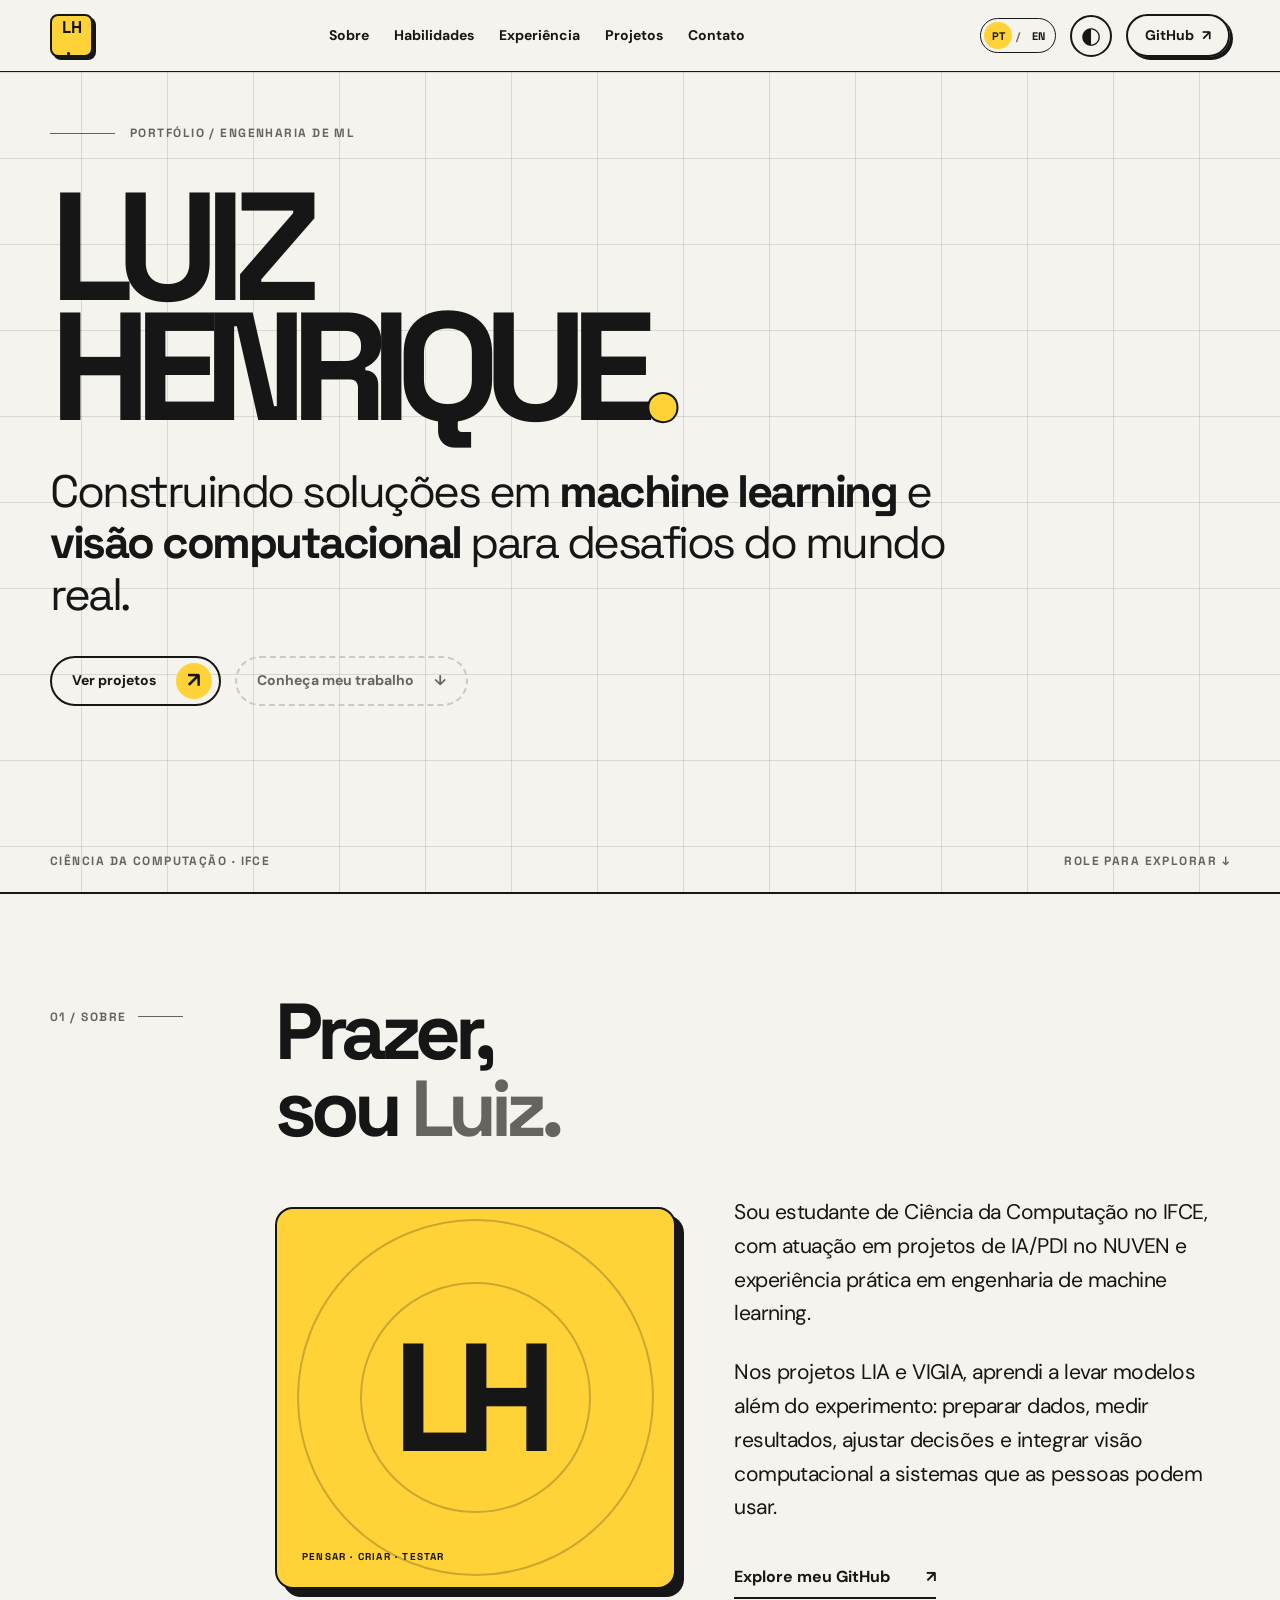
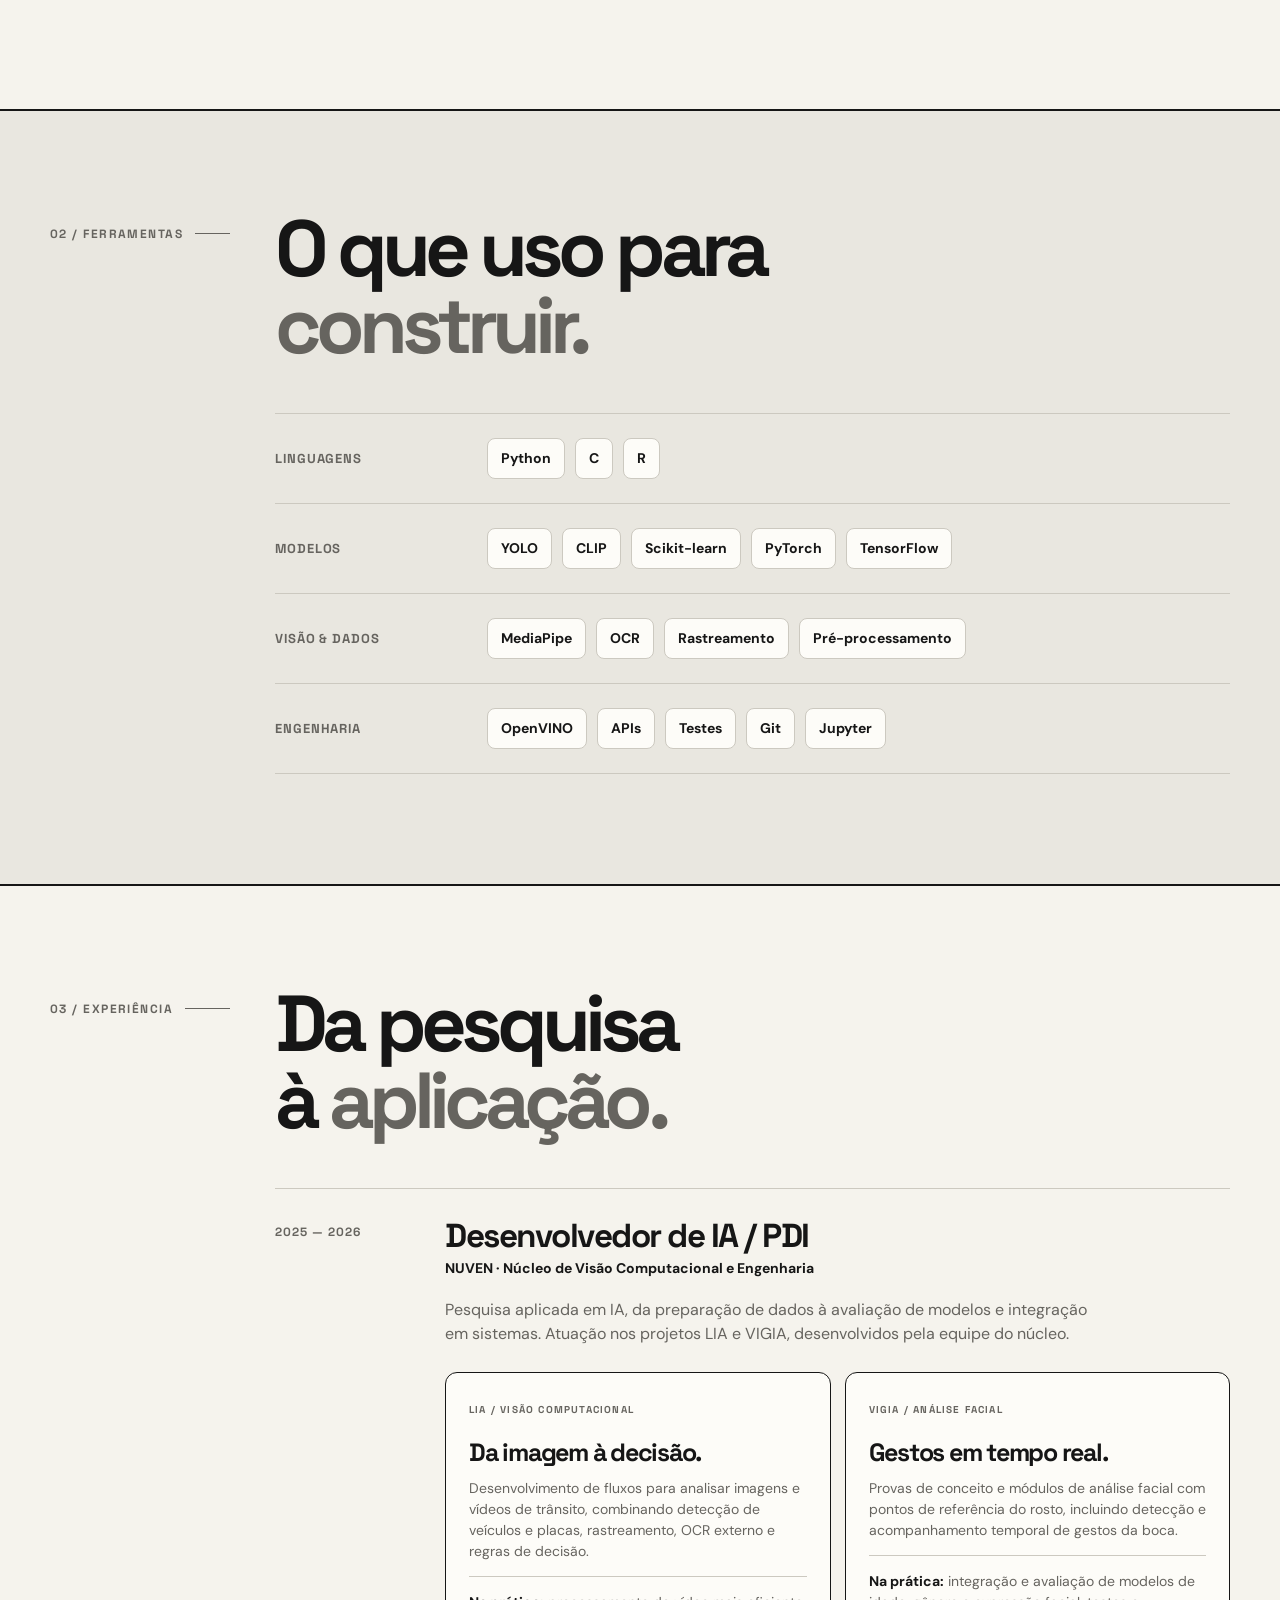
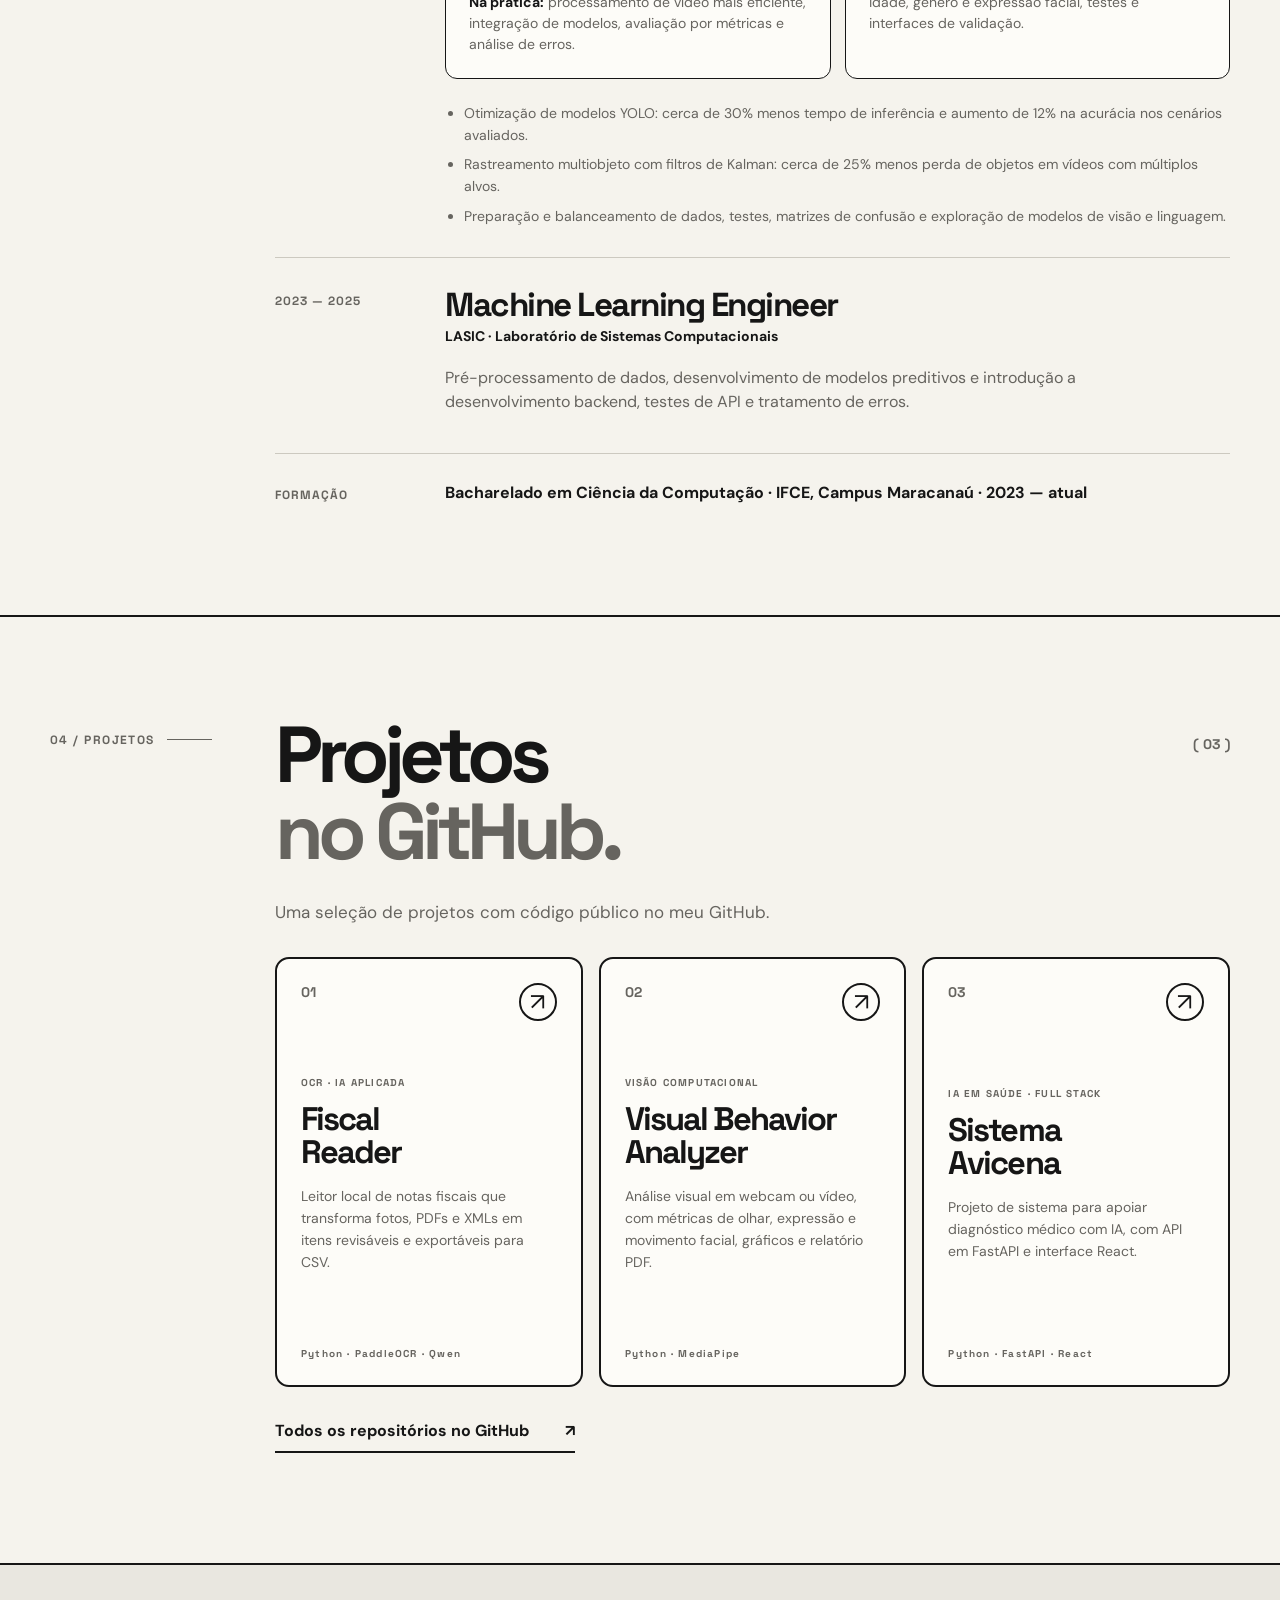
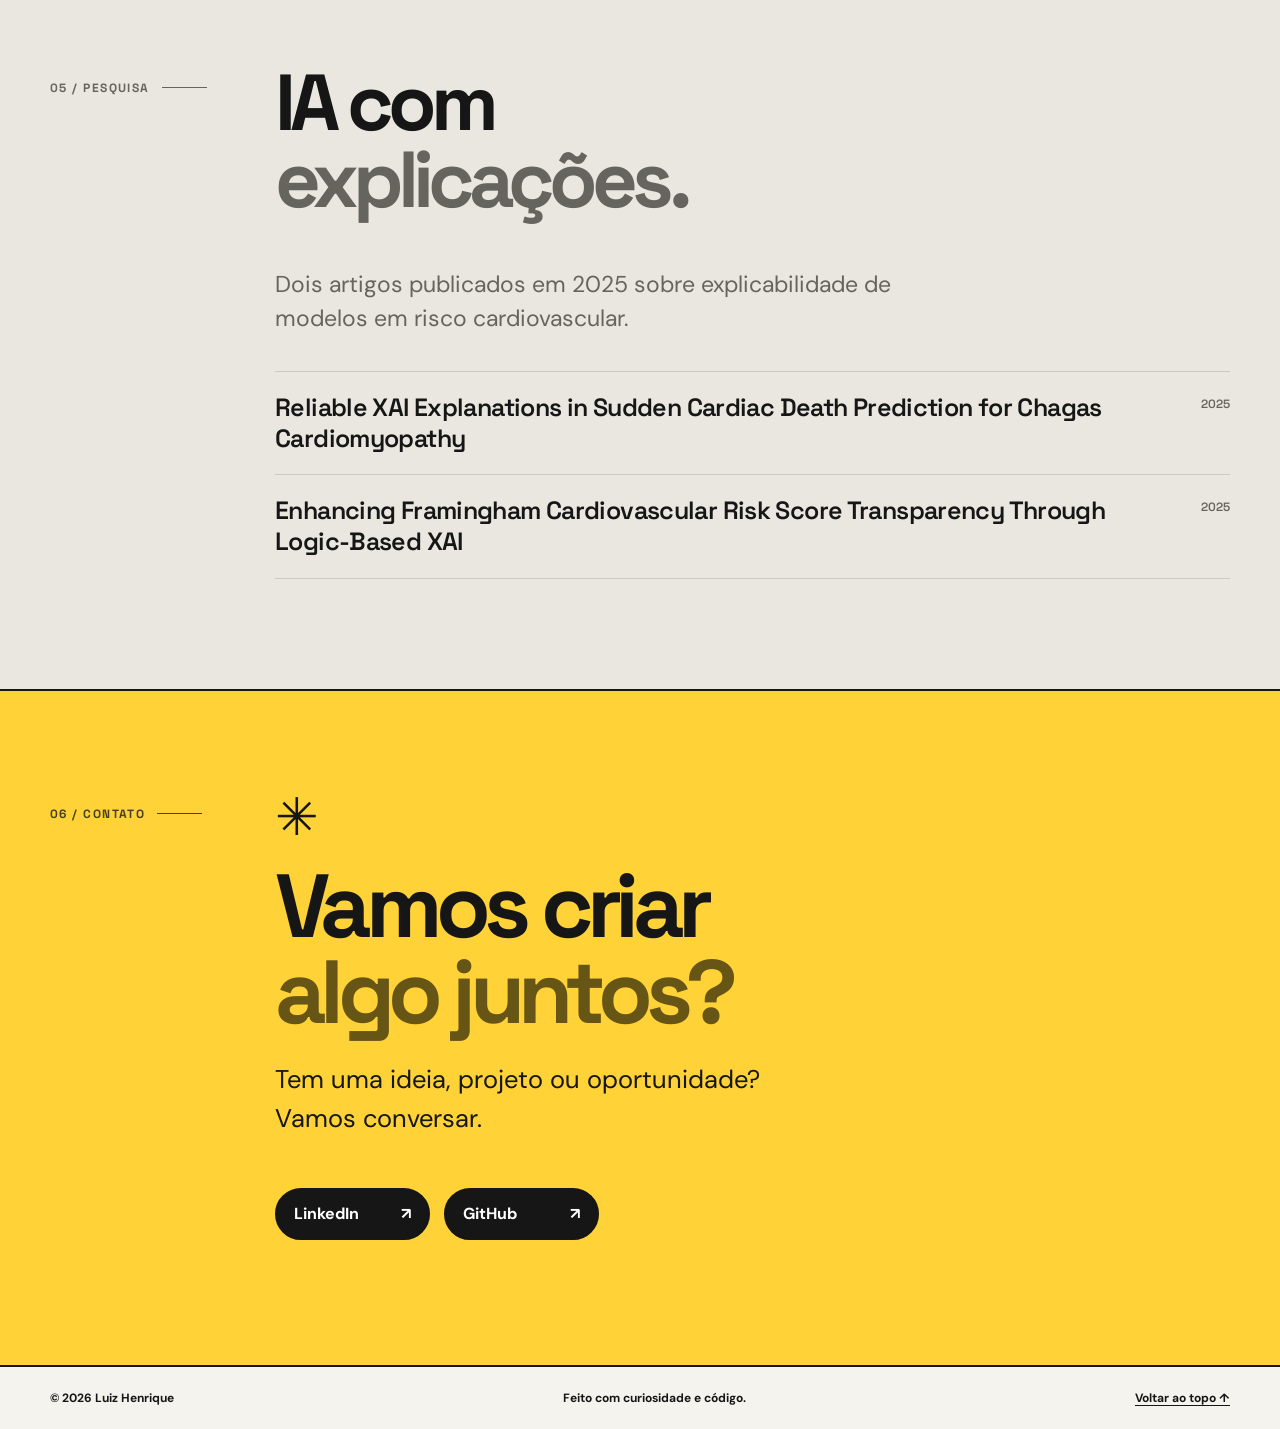
==== index.html @ ec753d3f "Publica portfolio em portugues e ingles" ====
<!doctype html>
<html lang="pt-BR">
  <head>
    <meta charset="utf-8" />
    <meta name="viewport" content="width=device-width, initial-scale=1" />
    <meta name="theme-color" content="#f5f3ed" />
    <meta name="description" content="Portfólio de Luiz Henrique — engenharia de machine learning, visão computacional e inteligência artificial aplicada." />
    <title>Luiz Henrique — Portfólio</title>
    <link rel="alternate" hreflang="pt-BR" href="./" />
    <link rel="alternate" hreflang="en" href="./en/" />
    <link rel="stylesheet" href="./styles.css" />
    <script src="./script.js" defer></script>
  </head>
  <body id="top">
    <a class="skip-link" href="#conteudo">Pular para o conteúdo</a>
    <header class="site-header">
      <a class="brand" href="#top" aria-label="Voltar ao início">LH<span>.</span></a>
      <nav class="desktop-nav" aria-label="Navegação principal">
        <a href="#sobre">Sobre</a>
        <a href="#habilidades">Habilidades</a>
        <a href="#experiencia">Experiência</a>
        <a href="#projetos">Projetos</a>
        <a href="#contato">Contato</a>
      </nav>
      <div class="header-actions">
        <nav class="language-switch" aria-label="Idioma">
          <a href="./" lang="pt-BR" aria-current="page">PT</a>
          <span aria-hidden="true">/</span>
          <a href="./en/" lang="en">EN</a>
        </nav>
        <button class="theme-toggle" type="button" aria-label="Ativar tema escuro" title="Alternar tema">
          <span class="theme-icon" aria-hidden="true">◐</span>
        </button>
        <a class="header-link" href="https://github.com/Henrique1201" target="_blank" rel="noopener noreferrer">GitHub <span aria-hidden="true">↗</span></a>
      </div>
    </header>

    <main id="conteudo">
      <section class="hero grid-paper" aria-labelledby="hero-title">
        <div class="container hero-inner">
          <div class="eyebrow"><span class="eyebrow-line"></span> PORTFÓLIO / ENGENHARIA DE ML</div>
          <h1 id="hero-title">LUIZ<br /><span>HENRIQUE</span><span class="hero-period">.</span></h1>
          <p class="hero-statement">Construindo soluções em <strong>machine learning</strong> e <strong>visão computacional</strong> para desafios do mundo real.</p>
          <div class="hero-actions">
            <a class="pill-button primary" href="#projetos">Ver projetos <span class="arrow-badge" aria-hidden="true">↗</span></a>
            <a class="pill-button subtle" href="#sobre">Conheça meu trabalho <span aria-hidden="true">↓</span></a>
          </div>
          <div class="hero-footer"><span>CIÊNCIA DA COMPUTAÇÃO · IFCE</span><span>ROLE PARA EXPLORAR ↓</span></div>
        </div>
      </section>

      <section class="section about-section" id="sobre" aria-labelledby="sobre-title">
        <div class="container section-grid">
          <div class="section-meta"><span class="section-index">01 / SOBRE</span><span class="section-rule"></span></div>
          <div class="section-content about-content">
            <h2 id="sobre-title">Prazer,<br />sou <em>Luiz.</em></h2>
            <div class="about-columns">
              <div class="portrait-card" aria-label="Monograma de Luiz Henrique"><span>LH</span><span class="portrait-caption">PENSAR · CRIAR · TESTAR</span></div>
              <div class="body-copy">
                <p>Sou estudante de Ciência da Computação no IFCE, com atuação em projetos de IA/PDI no NUVEN e experiência prática em engenharia de machine learning.</p>
                <p>Nos projetos LIA e VIGIA, aprendi a levar modelos além do experimento: preparar dados, medir resultados, ajustar decisões e integrar visão computacional a sistemas que as pessoas podem usar.</p>
                <a class="text-link" href="https://github.com/Henrique1201" target="_blank" rel="noopener noreferrer">Explore meu GitHub <span aria-hidden="true">↗</span></a>
              </div>
            </div>
          </div>
        </div>
      </section>

      <section class="section skills-section" id="habilidades" aria-labelledby="habilidades-title">
        <div class="container section-grid">
          <div class="section-meta"><span class="section-index">02 / FERRAMENTAS</span><span class="section-rule"></span></div>
          <div class="section-content">
            <h2 id="habilidades-title">O que uso para<br /><em>construir.</em></h2>
            <div class="skill-rows">
              <div class="skill-row"><h3>Linguagens</h3><div class="chips"><span>Python</span><span>C</span><span>R</span></div></div>
              <div class="skill-row"><h3>Modelos</h3><div class="chips"><span>YOLO</span><span>CLIP</span><span>Scikit-learn</span><span>PyTorch</span><span>TensorFlow</span></div></div>
              <div class="skill-row"><h3>Visão & dados</h3><div class="chips"><span>MediaPipe</span><span>OCR</span><span>Rastreamento</span><span>Pré-processamento</span></div></div>
              <div class="skill-row"><h3>Engenharia</h3><div class="chips"><span>OpenVINO</span><span>APIs</span><span>Testes</span><span>Git</span><span>Jupyter</span></div></div>
            </div>
          </div>
        </div>
      </section>

      <section class="section experience-section" id="experiencia" aria-labelledby="experiencia-title">
        <div class="container section-grid">
          <div class="section-meta"><span class="section-index">03 / EXPERIÊNCIA</span><span class="section-rule"></span></div>
          <div class="section-content">
            <h2 id="experiencia-title">Da pesquisa<br />à <em>aplicação.</em></h2>
            <div class="experience-list">
              <article class="experience-item"><div class="experience-date">2025 — 2026</div><div><h3>Desenvolvedor de IA / PDI</h3><p class="experience-place">NUVEN · Núcleo de Visão Computacional e Engenharia</p><p>Pesquisa aplicada em IA, da preparação de dados à avaliação de modelos e integração em sistemas. Atuação nos projetos LIA e VIGIA, desenvolvidos pela equipe do núcleo.</p>
                <div class="nuven-projects">
                  <div class="nuven-project"><span class="nuven-project-label">LIA / VISÃO COMPUTACIONAL</span><h4>Da imagem à decisão.</h4><p>Desenvolvimento de fluxos para analisar imagens e vídeos de trânsito, combinando detecção de veículos e placas, rastreamento, OCR externo e regras de decisão.</p><p class="nuven-learning"><strong>Na prática:</strong> processamento de vídeo mais eficiente, integração de modelos, avaliação por métricas e análise de erros.</p></div>
                  <div class="nuven-project"><span class="nuven-project-label">VIGIA / ANÁLISE FACIAL</span><h4>Gestos em tempo real.</h4><p>Provas de conceito e módulos de análise facial com pontos de referência do rosto, incluindo detecção e acompanhamento temporal de gestos da boca.</p><p class="nuven-learning"><strong>Na prática:</strong> integração e avaliação de modelos de idade, gênero e expressão facial, testes e interfaces de validação.</p></div>
                </div>
                <ul class="experience-bullets"><li>Otimização de modelos YOLO: cerca de 30% menos tempo de inferência e aumento de 12% na acurácia nos cenários avaliados.</li><li>Rastreamento multiobjeto com filtros de Kalman: cerca de 25% menos perda de objetos em vídeos com múltiplos alvos.</li><li>Preparação e balanceamento de dados, testes, matrizes de confusão e exploração de modelos de visão e linguagem.</li></ul>
              </div></article>
              <article class="experience-item"><div class="experience-date">2023 — 2025</div><div><h3>Machine Learning Engineer</h3><p class="experience-place">LASIC · Laboratório de Sistemas Computacionais</p><p>Pré-processamento de dados, desenvolvimento de modelos preditivos e introdução a desenvolvimento backend, testes de API e tratamento de erros.</p></div></article>
            </div>
            <div class="education-note"><span>FORMAÇÃO</span><p>Bacharelado em Ciência da Computação · IFCE, Campus Maracanaú · 2023 — atual</p></div>
          </div>
        </div>
      </section>

      <section class="section projects-section" id="projetos" aria-labelledby="projetos-title">
        <div class="container section-grid">
          <div class="section-meta"><span class="section-index">04 / PROJETOS</span><span class="section-rule"></span></div>
          <div class="section-content">
            <div class="section-heading-row"><h2 id="projetos-title">Projetos<br /><em>no GitHub.</em></h2><span class="project-count">( 03 )</span></div>
            <p class="projects-intro">Uma seleção de projetos com código público no meu GitHub.</p>
            <div class="project-list">
              <a class="project-card" href="https://github.com/Henrique1201/fiscal-reader" target="_blank" rel="noopener noreferrer">
                <div class="project-top"><span class="project-number">01</span><span class="project-arrow" aria-hidden="true">↗</span></div>
                <div><p class="project-category">OCR · IA APLICADA</p><h3>Fiscal<br />Reader</h3><p class="project-description">Leitor local de notas fiscais que transforma fotos, PDFs e XMLs em itens revisáveis e exportáveis para CSV.</p></div>
                <span class="project-tech">Python · PaddleOCR · Qwen</span>
              </a>
              <a class="project-card" href="https://github.com/Henrique1201/face-ai" target="_blank" rel="noopener noreferrer">
                <div class="project-top"><span class="project-number">02</span><span class="project-arrow" aria-hidden="true">↗</span></div>
                <div><p class="project-category">VISÃO COMPUTACIONAL</p><h3>Visual Behavior<br />Analyzer</h3><p class="project-description">Análise visual em webcam ou vídeo, com métricas de olhar, expressão e movimento facial, gráficos e relatório PDF.</p></div>
                <span class="project-tech">Python · MediaPipe</span>
              </a>
              <a class="project-card" href="https://github.com/Henrique1201/Glauco-VisionV2" target="_blank" rel="noopener noreferrer">
                <div class="project-top"><span class="project-number">03</span><span class="project-arrow" aria-hidden="true">↗</span></div>
                <div><p class="project-category">IA EM SAÚDE · FULL STACK</p><h3>Sistema<br />Avicena</h3><p class="project-description">Projeto de sistema para apoiar diagnóstico médico com IA, com API em FastAPI e interface React.</p></div>
                <span class="project-tech">Python · FastAPI · React</span>
              </a>
            </div>
            <a class="all-projects" href="https://github.com/Henrique1201?tab=repositories" target="_blank" rel="noopener noreferrer">Todos os repositórios no GitHub <span aria-hidden="true">↗</span></a>
          </div>
        </div>
      </section>

      <section class="section research-section" id="pesquisa" aria-labelledby="pesquisa-title">
        <div class="container section-grid">
          <div class="section-meta"><span class="section-index">05 / PESQUISA</span><span class="section-rule"></span></div>
          <div class="section-content">
            <h2 id="pesquisa-title">IA com<br /><em>explicações.</em></h2>
            <p class="research-intro">Dois artigos publicados em 2025 sobre explicabilidade de modelos em risco cardiovascular.</p>
            <div class="research-list"><p>Reliable XAI Explanations in Sudden Cardiac Death Prediction for Chagas Cardiomyopathy <span>2025</span></p><p>Enhancing Framingham Cardiovascular Risk Score Transparency Through Logic-Based XAI <span>2025</span></p></div>
          </div>
        </div>
      </section>

      <section class="section contact-section" id="contato" aria-labelledby="contato-title">
        <div class="container section-grid">
          <div class="section-meta"><span class="section-index">06 / CONTATO</span><span class="section-rule"></span></div>
          <div class="section-content">
            <span class="contact-star" aria-hidden="true">✳</span>
            <h2 id="contato-title">Vamos criar<br /><em>algo juntos?</em></h2>
            <p>Tem uma ideia, projeto ou oportunidade? Vamos conversar.</p>
            <div class="contact-links">
              <a href="https://www.linkedin.com/in/henriqueteixeiraviana/" target="_blank" rel="noopener noreferrer">LinkedIn <span aria-hidden="true">↗</span></a>
              <a href="https://github.com/Henrique1201" target="_blank" rel="noopener noreferrer">GitHub <span aria-hidden="true">↗</span></a>
            </div>
          </div>
        </div>
      </section>
    </main>

    <footer class="site-footer"><div class="container"><span>© <span id="year">2026</span> Luiz Henrique</span><span>Feito com curiosidade e código.</span><a href="#top">Voltar ao topo ↑</a></div></footer>
  </body>
</html>
---- styles.css ----
@import url('https://fonts.googleapis.com/css2?family=DM+Sans:wght@400;500;600;700&family=Space+Grotesk:wght@400;500;600;700&display=swap');

:root{--paper:#f5f3ed;--ink:#161616;--muted:#66645f;--line:#ccc9c0;--wash:#e9e7e0;--card:#fdfcf8;--yellow:#ffd338;--grid:rgba(22,22,22,.12);color-scheme:light}
:root[data-theme=dark]{--paper:#161616;--ink:#f5f3ed;--muted:#aaa8a1;--line:#494843;--wash:#22221f;--card:#252521;--yellow:#ffd338;--grid:rgba(245,243,237,.10);color-scheme:dark}
*,*::before,*::after{box-sizing:border-box}
html{scroll-behavior:smooth;scroll-padding-top:82px}
body{margin:0;background:var(--paper);color:var(--ink);font-family:'DM Sans',Arial,sans-serif;line-height:1.5;transition:background .2s,color .2s}
a{color:inherit;text-decoration:none}
button{font:inherit}
button,a{ -webkit-tap-highlight-color:transparent}
button:focus-visible,a:focus-visible{outline:3px solid var(--yellow);outline-offset:4px}
::selection{background:var(--yellow);color:#161616}
.container{width:min(100% - 48px,1180px);margin-inline:auto}
.skip-link{position:absolute;z-index:30;top:-60px;left:16px;padding:10px 14px;background:var(--yellow);color:#161616}
.skip-link:focus{top:12px}
.site-header{height:72px;padding:0 max(24px,calc((100vw - 1180px)/2));position:sticky;top:0;z-index:20;display:flex;align-items:center;justify-content:space-between;border-bottom:1.5px solid var(--ink);background:var(--paper);transition:background .2s}
.brand{width:43px;height:43px;display:grid;place-items:center;border:2px solid var(--ink);border-radius:8px;background:var(--yellow);color:#161616;font:700 17px 'Space Grotesk',sans-serif;box-shadow:3px 3px 0 var(--ink)}
.brand span{margin-left:-7px}
.desktop-nav,.header-actions{display:flex;align-items:center;gap:25px}
.desktop-nav a{font-size:14px;font-weight:700;transition:opacity .2s}
.desktop-nav a:hover{opacity:.5}
.header-actions{gap:14px}
.language-switch{display:flex;align-items:center;gap:4px;flex-shrink:0;border:1.5px solid var(--ink);border-radius:100px;padding:3px;font:700 11px 'Space Grotesk',sans-serif}
.language-switch a{display:grid;place-items:center;min-width:28px;height:27px;border-radius:100px}
.language-switch a[aria-current=page]{background:var(--yellow);color:#161616}
.language-switch span{color:var(--muted)}
.theme-toggle{width:42px;height:42px;display:grid;place-items:center;border:2px solid var(--ink);border-radius:50%;background:transparent;color:var(--ink);cursor:pointer;font-size:23px}
.header-link,.pill-button{border:2px solid var(--ink);border-radius:100px;font-size:14px;font-weight:700}
.header-link{padding:9px 17px;box-shadow:3px 3px 0 var(--ink)}
.header-link span{margin-left:5px}
.grid-paper{background-image:linear-gradient(to right,var(--grid) 1px,transparent 1px),linear-gradient(to bottom,var(--grid) 1px,transparent 1px);background-size:86px 86px;background-position:center top}
.hero{min-height:min(820px,calc(100svh - 72px));border-bottom:2px solid var(--ink)}
.hero-inner{display:flex;flex-direction:column;min-height:inherit;padding-top:52px}
.eyebrow,.section-index,.hero-footer,.project-category,.project-tech,.portrait-caption{font-family:'Space Grotesk',sans-serif;font-weight:700;letter-spacing:.12em;font-size:12px}
.eyebrow{display:flex;align-items:center;gap:15px;color:var(--muted)}
.eyebrow-line{width:65px;height:1px;background:var(--muted)}
h1,h2,h3,p{margin-top:0}
h1,h2,h3{font-family:'Space Grotesk',Arial,sans-serif}
h1{font-size:clamp(80px,12vw,170px);line-height:.78;letter-spacing:-.09em;margin:46px 0 38px;font-weight:700}
h1 span:not(.hero-period){letter-spacing:-.105em}
.hero-period{color:var(--yellow);-webkit-text-stroke:2px var(--ink)}
.hero-statement{font-family:'Space Grotesk',sans-serif;font-size:clamp(25px,3.55vw,47px);line-height:1.14;letter-spacing:-.055em;max-width:900px;margin-bottom:35px}
.hero-statement strong{font-weight:700}
.hero-actions{display:flex;flex-wrap:wrap;gap:14px;align-items:center}
.pill-button{min-height:50px;display:inline-flex;align-items:center;gap:20px;padding:5px 7px 5px 20px;transition:transform .2s,box-shadow .2s}
.pill-button:hover{transform:translateY(-3px);box-shadow:3px 5px 0 var(--ink)}
.pill-button.subtle{border-style:dashed;border-color:var(--line);padding-right:20px;color:var(--muted)}
.arrow-badge{width:36px;height:36px;display:grid;place-items:center;border-radius:50%;background:var(--yellow);color:#161616;font-size:21px}
.hero-footer{margin-top:auto;padding:48px 0 22px;display:flex;justify-content:space-between;color:var(--muted)}
.section{border-bottom:2px solid var(--ink);padding:100px 0 110px}
.section-grid{display:grid;grid-template-columns:180px minmax(0,1fr);gap:45px}
.section-meta{padding-top:14px;display:flex;gap:12px;align-items:flex-start;color:var(--muted);white-space:nowrap}
.section-rule{height:1px;width:45px;background:var(--muted);margin-top:8px}
.section-content h2{font-size:clamp(48px,6.2vw,86px);line-height:.97;letter-spacing:-.075em;margin-bottom:48px}
.section-content h2 em{font-style:normal;color:var(--muted)}
.about-columns{display:grid;grid-template-columns:minmax(220px,42%) 1fr;gap:58px;align-items:center}
.portrait-card{aspect-ratio:1.05;background:var(--yellow);border:2px solid var(--ink);border-radius:18px;box-shadow:8px 8px 0 var(--ink);position:relative;display:grid;place-items:center;overflow:hidden;color:#161616}
.portrait-card::before,.portrait-card::after{content:'';position:absolute;border:2px solid rgba(22,22,22,.23);border-radius:50%;width:90%;aspect-ratio:1}
.portrait-card::after{width:58%}
.portrait-card>span:first-child{z-index:1;font:700 clamp(90px,12vw,160px) 'Space Grotesk',sans-serif;letter-spacing:-.13em;transform:translateX(-.07em)}
.portrait-caption{position:absolute;z-index:1;bottom:23px;left:25px;font-size:10px}
.body-copy{max-width:570px}
.body-copy p{font-size:clamp(18px,1.65vw,23px);line-height:1.6;letter-spacing:-.025em;margin-bottom:25px}
.text-link,.all-projects{display:inline-flex;gap:36px;align-items:center;border-bottom:2px solid var(--ink);padding-bottom:8px;font-weight:700}
.text-link{margin-top:15px}
.skills-section{background:var(--wash)}
.skill-rows{border-top:1px solid var(--line)}
.skill-row{display:grid;grid-template-columns:190px 1fr;gap:22px;padding:24px 0;border-bottom:1px solid var(--line);align-items:center}
.skill-row h3{font:700 13px 'Space Grotesk',sans-serif;letter-spacing:.07em;text-transform:uppercase;margin:0;color:var(--muted)}
.chips{display:flex;flex-wrap:wrap;gap:10px}
.chips span{border:1px solid var(--line);background:var(--card);border-radius:8px;padding:9px 13px;font-size:14px;font-weight:700}
.experience-list{border-top:1px solid var(--line)}
.experience-item{display:grid;grid-template-columns:145px 1fr;gap:25px;padding:29px 0;border-bottom:1px solid var(--line)}
.experience-date,.education-note>span{font:700 12px 'Space Grotesk',sans-serif;letter-spacing:.08em;color:var(--muted);padding-top:6px}
.experience-item h3{font-size:clamp(23px,2.6vw,34px);line-height:1.1;letter-spacing:-.045em;margin:0 0 3px}
.experience-place{font-size:14px;font-weight:700;margin-bottom:19px}
.experience-item p:not(.experience-place){max-width:660px;color:var(--muted);font-size:16px;margin-bottom:10px}
.experience-bullets{margin:16px 0 0;padding-left:19px;color:var(--muted);font-size:14px;line-height:1.55}
.experience-bullets li+li{margin-top:8px}
.nuven-projects{display:grid;grid-template-columns:repeat(2,minmax(0,1fr));gap:14px;margin:26px 0 24px}
.nuven-project{padding:23px;border:1.5px solid var(--ink);border-radius:12px;background:var(--card)}
.nuven-project-label{font:700 10px 'Space Grotesk',sans-serif;letter-spacing:.12em;color:var(--muted)}
.nuven-project h4{font:700 25px/1.1 'Space Grotesk',sans-serif;letter-spacing:-.05em;margin:19px 0 12px}
.experience-item .nuven-project p{font-size:14px;line-height:1.5;margin-bottom:14px}
.experience-item .nuven-project .nuven-learning{margin:0;padding-top:15px;border-top:1px solid var(--line)}
.nuven-learning strong{color:var(--ink)}
.education-note{display:grid;grid-template-columns:145px 1fr;gap:25px;padding-top:27px}
.education-note p{font-size:16px;font-weight:700;margin:0}
.section-heading-row{display:flex;justify-content:space-between;align-items:flex-start}
.project-count{font:700 14px 'Space Grotesk',sans-serif;color:var(--muted);margin-top:18px}
.projects-intro{font-size:17px;color:var(--muted);margin:-19px 0 31px}
.project-list{display:grid;grid-template-columns:repeat(3,minmax(0,1fr));gap:16px}
.project-card{min-height:430px;background:var(--card);border:2px solid var(--ink);border-radius:14px;padding:24px;display:flex;flex-direction:column;justify-content:space-between;transition:transform .2s,box-shadow .2s}
.project-card:hover{transform:translateY(-6px);box-shadow:7px 7px 0 var(--yellow)}
.project-top{display:flex;justify-content:space-between;align-items:flex-start}
.project-number{font:700 14px 'Space Grotesk',sans-serif;color:var(--muted)}
.project-arrow{width:38px;height:38px;border:2px solid var(--ink);border-radius:50%;display:grid;place-items:center;font-size:24px;line-height:1}
.project-category{font-size:10px;color:var(--muted);margin-bottom:13px}
.project-card h3{font-size:clamp(25px,2.55vw,35px);line-height:1.02;letter-spacing:-.06em;margin-bottom:17px}
.project-description{font-size:14px;line-height:1.55;color:var(--muted);margin-bottom:0}
.project-tech{font-size:10px;color:var(--muted);margin-top:18px}
.all-projects{margin-top:32px}
.research-section{background:var(--wash)}
.research-intro{font-size:clamp(17px,1.8vw,23px);max-width:680px;color:var(--muted);margin-bottom:35px}
.research-list{border-top:1px solid var(--line)}
.research-list p{display:flex;justify-content:space-between;gap:20px;border-bottom:1px solid var(--line);padding:20px 0;margin:0;font:600 clamp(17px,2vw,25px)/1.25 'Space Grotesk',sans-serif;letter-spacing:-.025em}
.research-list span{font-size:12px;color:var(--muted);letter-spacing:0;padding-top:5px;flex:none}
.contact-section{background:var(--yellow);color:#161616;padding-bottom:125px}
.contact-section .section-meta{color:#474023}
.contact-section .section-rule{background:#474023}
.contact-section h2{font-size:clamp(55px,7vw,100px);margin:0 0 25px}
.contact-section h2 em{color:#665515}
.contact-star{font-size:52px;line-height:1;display:block;margin-bottom:20px}
.contact-section p{font-size:clamp(18px,2vw,26px);max-width:550px;margin-bottom:50px}
.contact-links{display:flex;gap:14px;flex-wrap:wrap}
.contact-links a{min-width:155px;display:flex;justify-content:space-between;gap:20px;border:2px solid #161616;border-radius:100px;background:#161616;color:#fff;padding:12px 17px;font-weight:700;transition:transform .2s,box-shadow .2s}
.contact-links a:hover{transform:translateY(-3px);box-shadow:3px 5px 0 #fff}
.site-footer{padding:22px 0;font-size:12px;font-weight:700}
.site-footer .container{display:flex;justify-content:space-between;gap:20px}
.site-footer a{text-decoration:underline;text-underline-offset:3px}
@media(max-width:900px){.desktop-nav{gap:12px}.desktop-nav a{font-size:12px}.section-grid{grid-template-columns:135px 1fr;gap:22px}.about-columns{gap:30px}.nuven-projects{grid-template-columns:1fr}.project-list{grid-template-columns:1fr}.project-card{min-height:320px}.project-card h3 br{display:none}}
@media(max-width:800px){.desktop-nav{display:none}}
@media(max-width:680px){.container{width:min(100% - 32px,1180px)}.site-header{height:64px;padding:0 16px}.desktop-nav{display:none}.header-link{font-size:12px;padding:9px 12px}.theme-toggle{width:38px;height:38px}.hero{min-height:calc(100svh - 64px)}.hero-inner{padding-top:45px}h1{font-size:clamp(61px,15vw,100px);margin:48px 0 35px}.hero-statement{font-size:clamp(25px,6.5vw,36px)}.hero-footer{font-size:9px;gap:10px}.section{padding:70px 0 80px}.section-grid{display:block}.section-meta{margin-bottom:35px}.section-content h2{margin-bottom:35px}.about-columns{grid-template-columns:1fr;gap:35px}.portrait-card{max-width:430px}.body-copy p{font-size:19px}.skill-row{grid-template-columns:1fr;gap:13px}.experience-item,.education-note{grid-template-columns:1fr;gap:8px}.contact-section h2{font-size:clamp(53px,12vw,76px)}.site-footer .container{flex-wrap:wrap}.site-footer .container span:nth-child(2){display:none}}
@media(max-width:420px){.site-header .header-link{display:none}.header-actions{gap:10px}}
@media(prefers-reduced-motion:reduce){html{scroll-behavior:auto}*,*::before,*::after{transition-duration:.01ms!important;animation-duration:.01ms!important}}
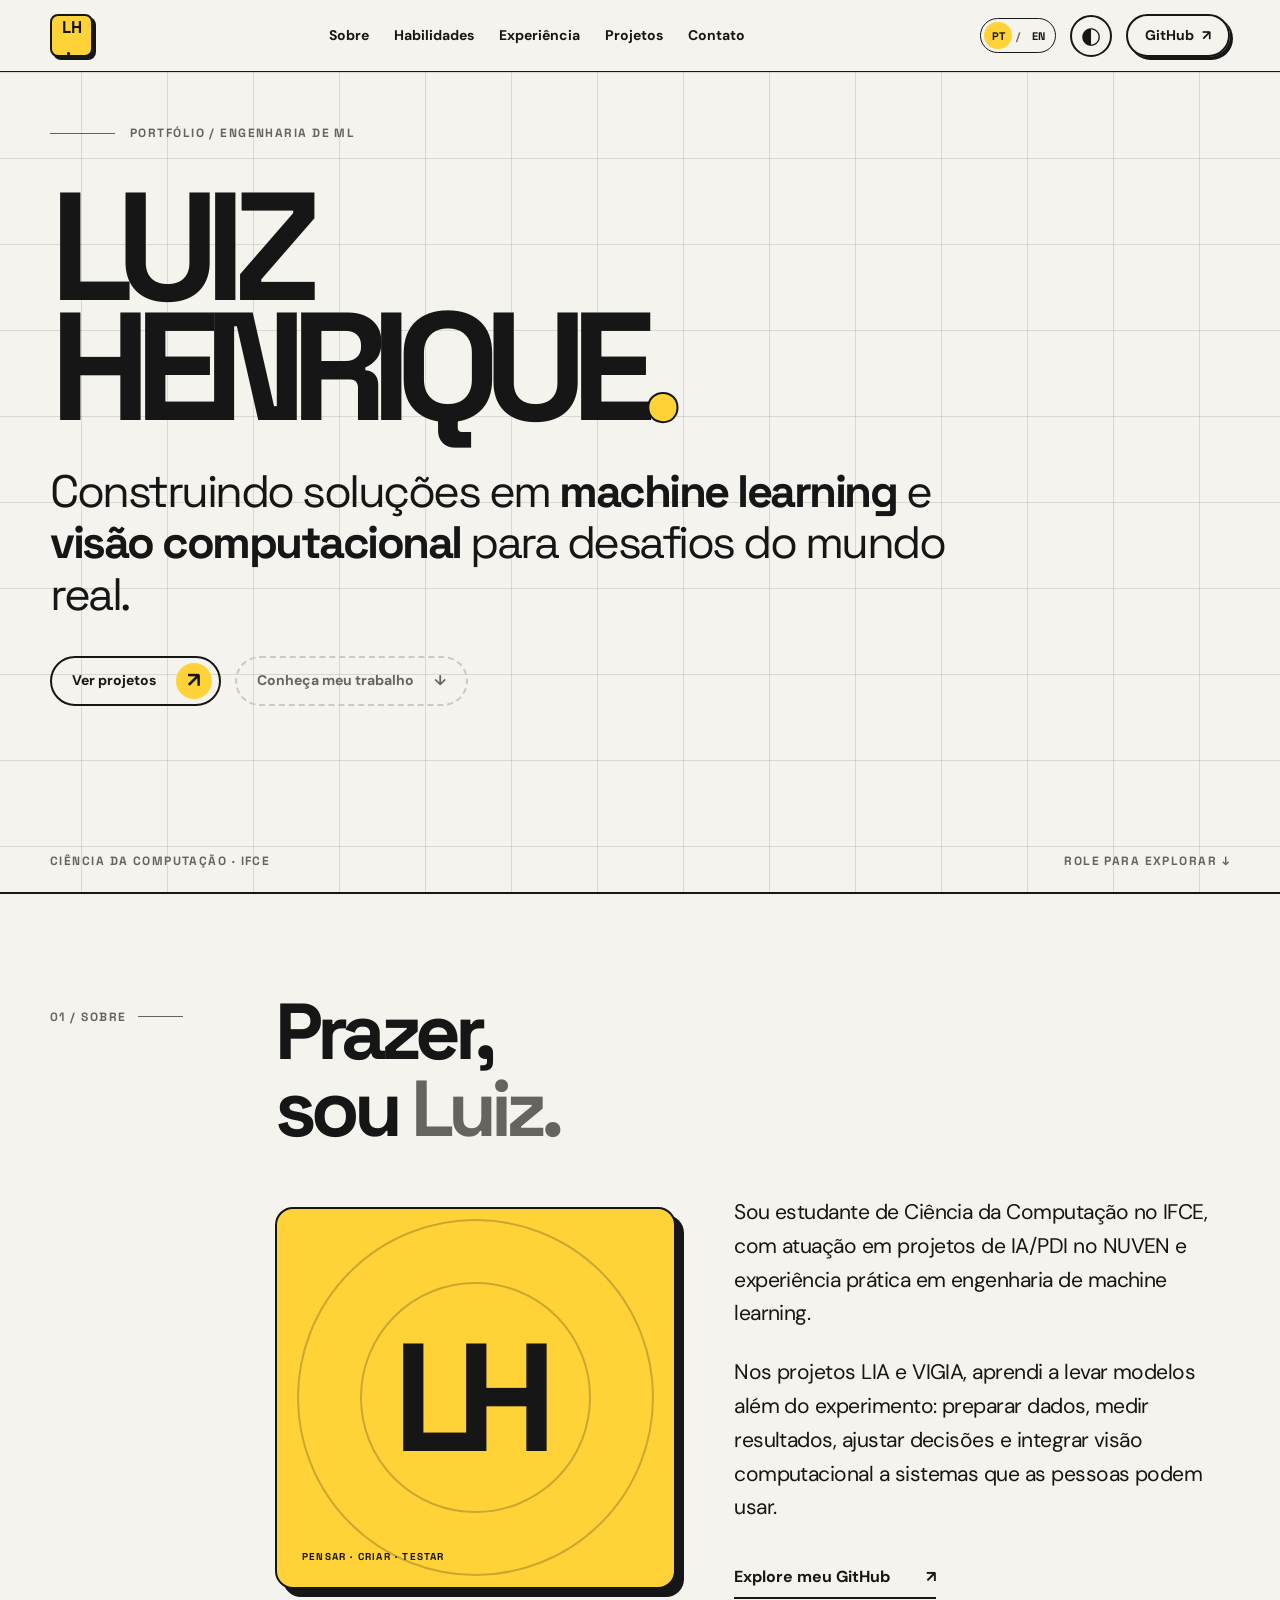
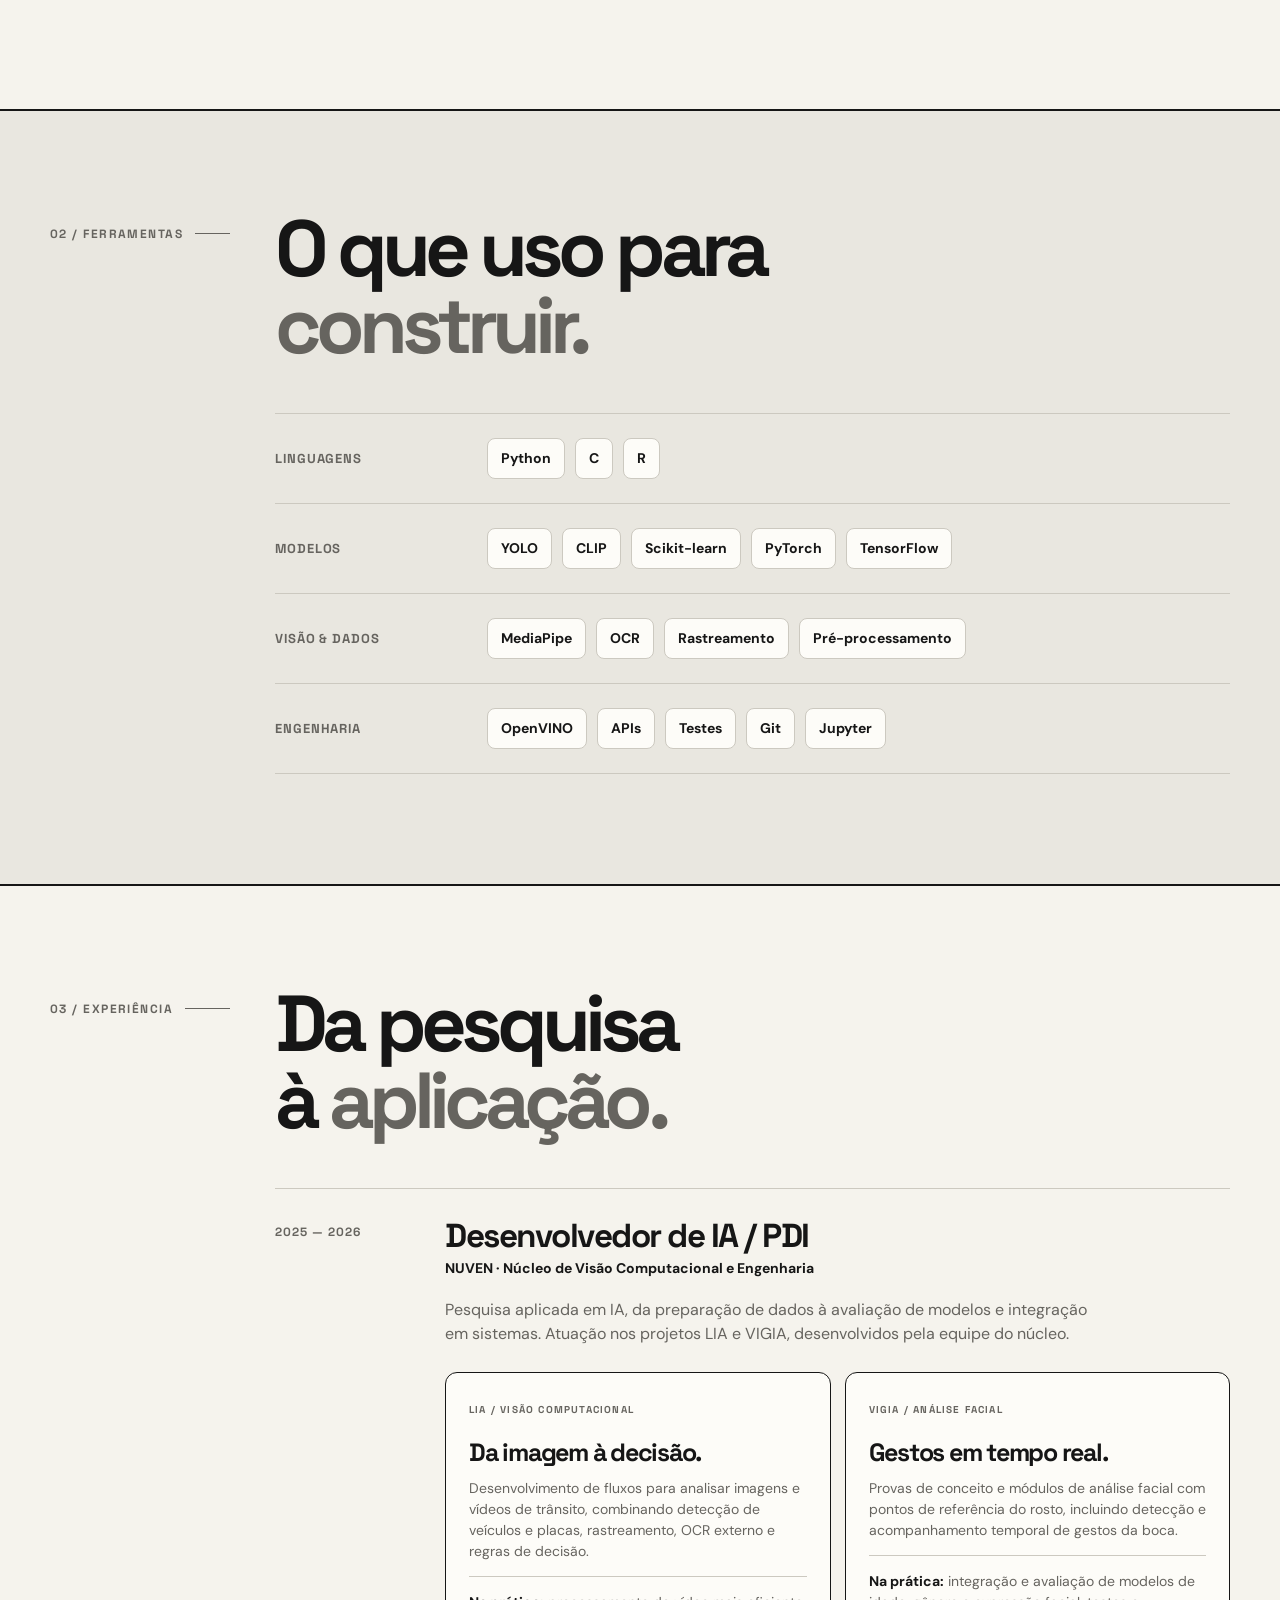
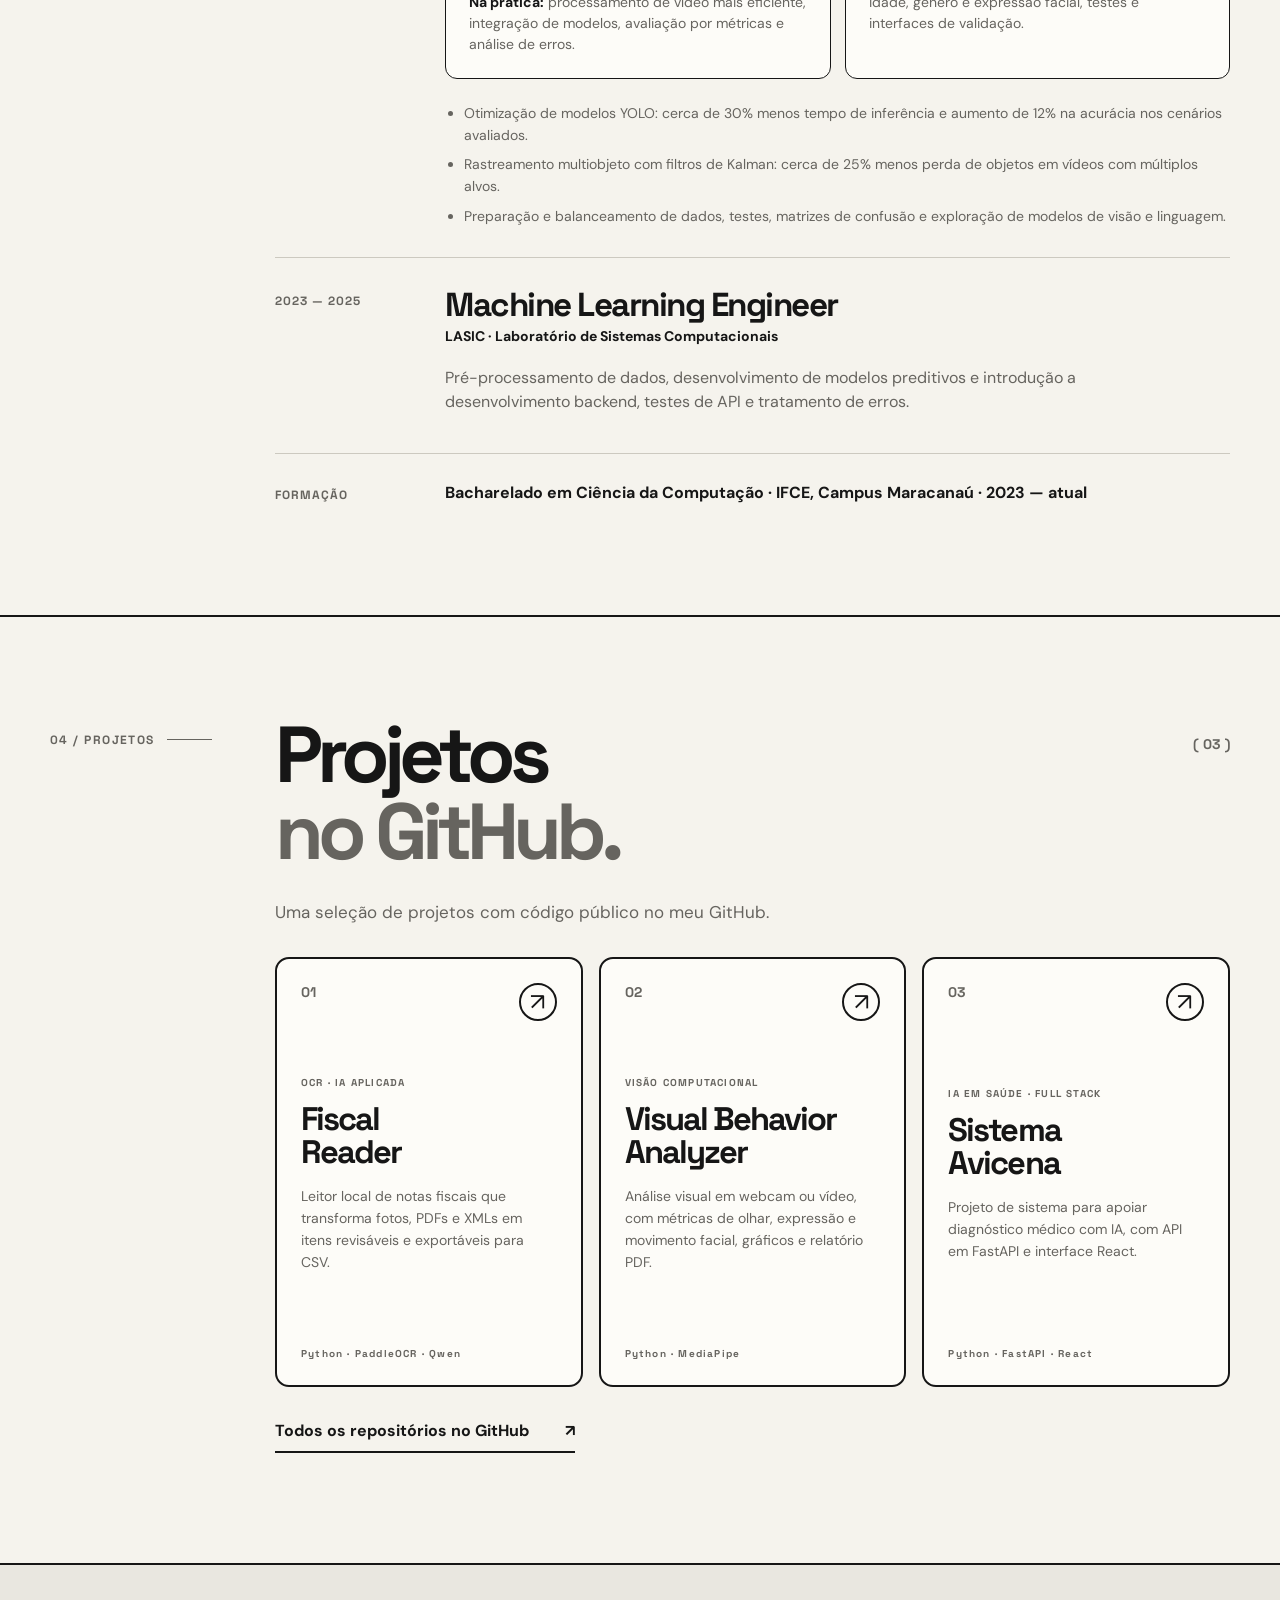
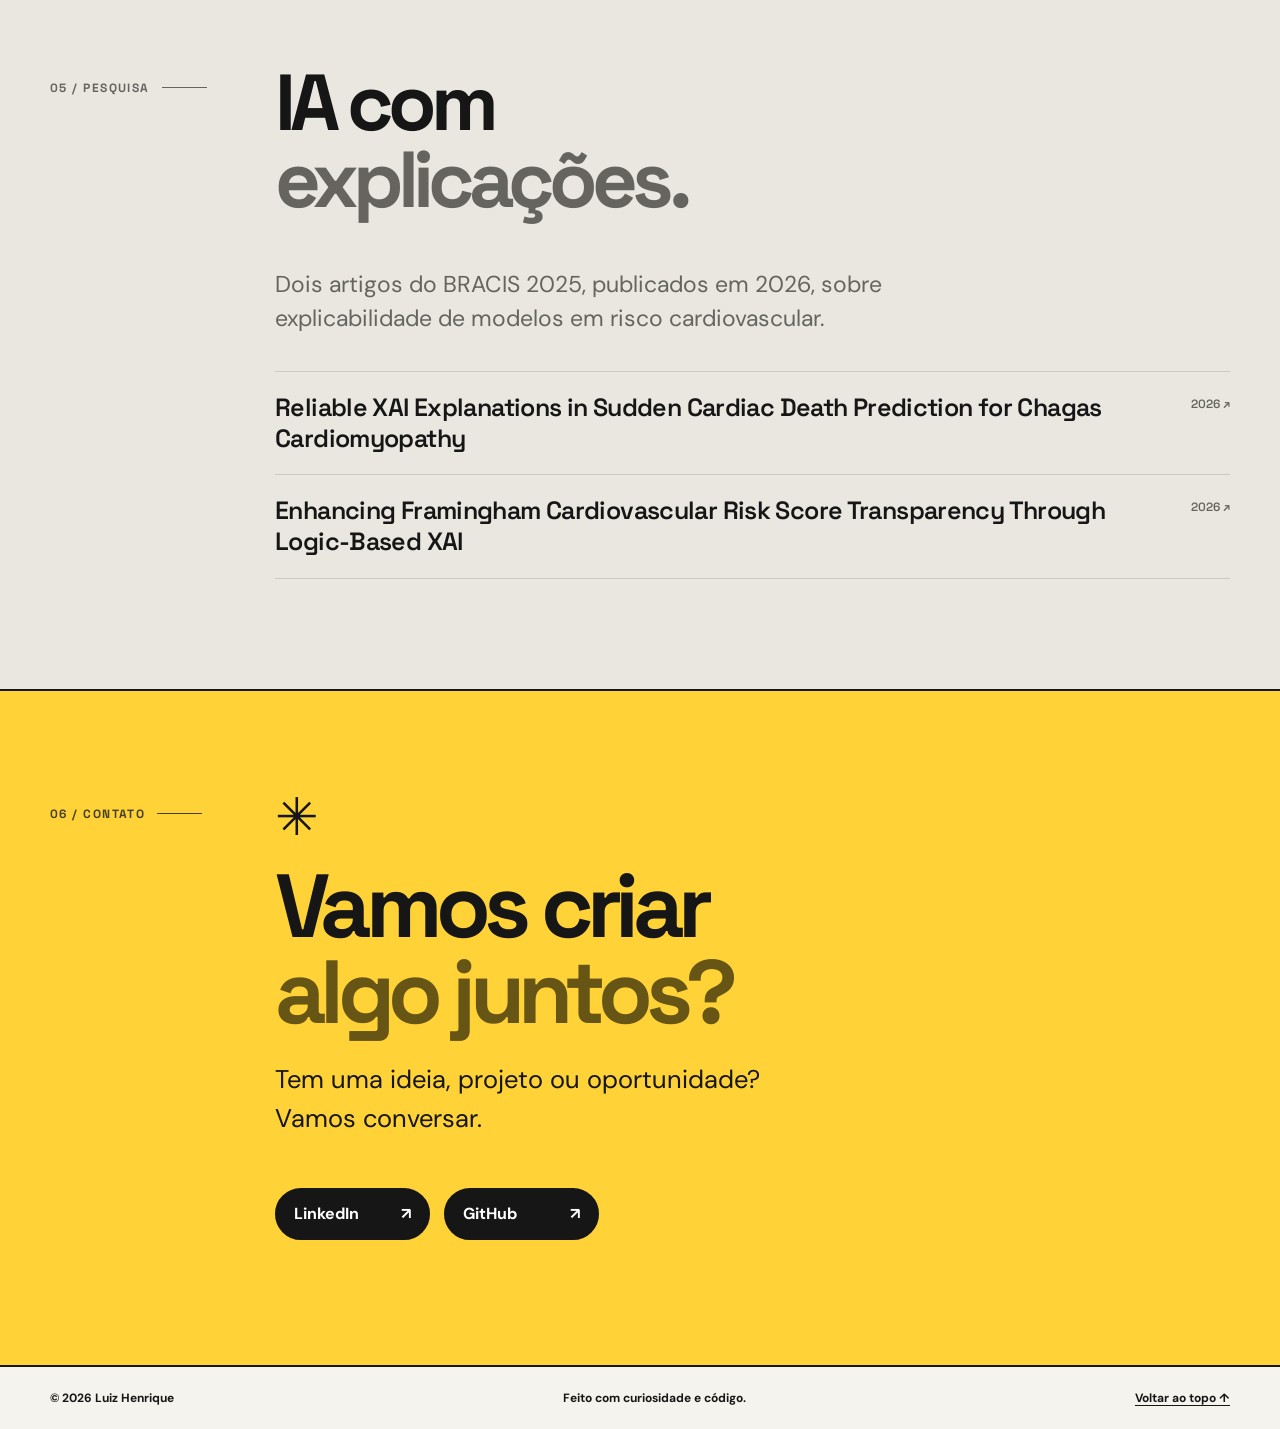
==== commit ac350da1: "add: link on papers" ====
--- a/index.html
+++ b/index.html
@@ -134,8 +134,8 @@
           <div class="section-meta"><span class="section-index">05 / PESQUISA</span><span class="section-rule"></span></div>
           <div class="section-content">
             <h2 id="pesquisa-title">IA com<br /><em>explicações.</em></h2>
-            <p class="research-intro">Dois artigos publicados em 2025 sobre explicabilidade de modelos em risco cardiovascular.</p>
-            <div class="research-list"><p>Reliable XAI Explanations in Sudden Cardiac Death Prediction for Chagas Cardiomyopathy <span>2025</span></p><p>Enhancing Framingham Cardiovascular Risk Score Transparency Through Logic-Based XAI <span>2025</span></p></div>
+            <p class="research-intro">Dois artigos do BRACIS 2025, publicados em 2026, sobre explicabilidade de modelos em risco cardiovascular.</p>
+            <div class="research-list"><a href="https://link.springer.com/chapter/10.1007/978-3-032-15984-7_29" target="_blank" rel="noopener noreferrer">Reliable XAI Explanations in Sudden Cardiac Death Prediction for Chagas Cardiomyopathy <span>2026 ↗</span></a><a href="https://link.springer.com/chapter/10.1007/978-3-032-15987-8_30" target="_blank" rel="noopener noreferrer">Enhancing Framingham Cardiovascular Risk Score Transparency Through Logic-Based XAI <span>2026 ↗</span></a></div>
           </div>
         </div>
       </section>
--- a/styles.css
+++ b/styles.css
@@ -103,7 +103,8 @@
 .research-section{background:var(--wash)}
 .research-intro{font-size:clamp(17px,1.8vw,23px);max-width:680px;color:var(--muted);margin-bottom:35px}
 .research-list{border-top:1px solid var(--line)}
-.research-list p{display:flex;justify-content:space-between;gap:20px;border-bottom:1px solid var(--line);padding:20px 0;margin:0;font:600 clamp(17px,2vw,25px)/1.25 'Space Grotesk',sans-serif;letter-spacing:-.025em}
+.research-list a{display:flex;justify-content:space-between;gap:20px;border-bottom:1px solid var(--line);padding:20px 0;font:600 clamp(17px,2vw,25px)/1.25 'Space Grotesk',sans-serif;letter-spacing:-.025em;transition:padding .2s,background .2s}
+.research-list a:hover{padding-inline:12px;background:var(--card)}
 .research-list span{font-size:12px;color:var(--muted);letter-spacing:0;padding-top:5px;flex:none}
 .contact-section{background:var(--yellow);color:#161616;padding-bottom:125px}
 .contact-section .section-meta{color:#474023}
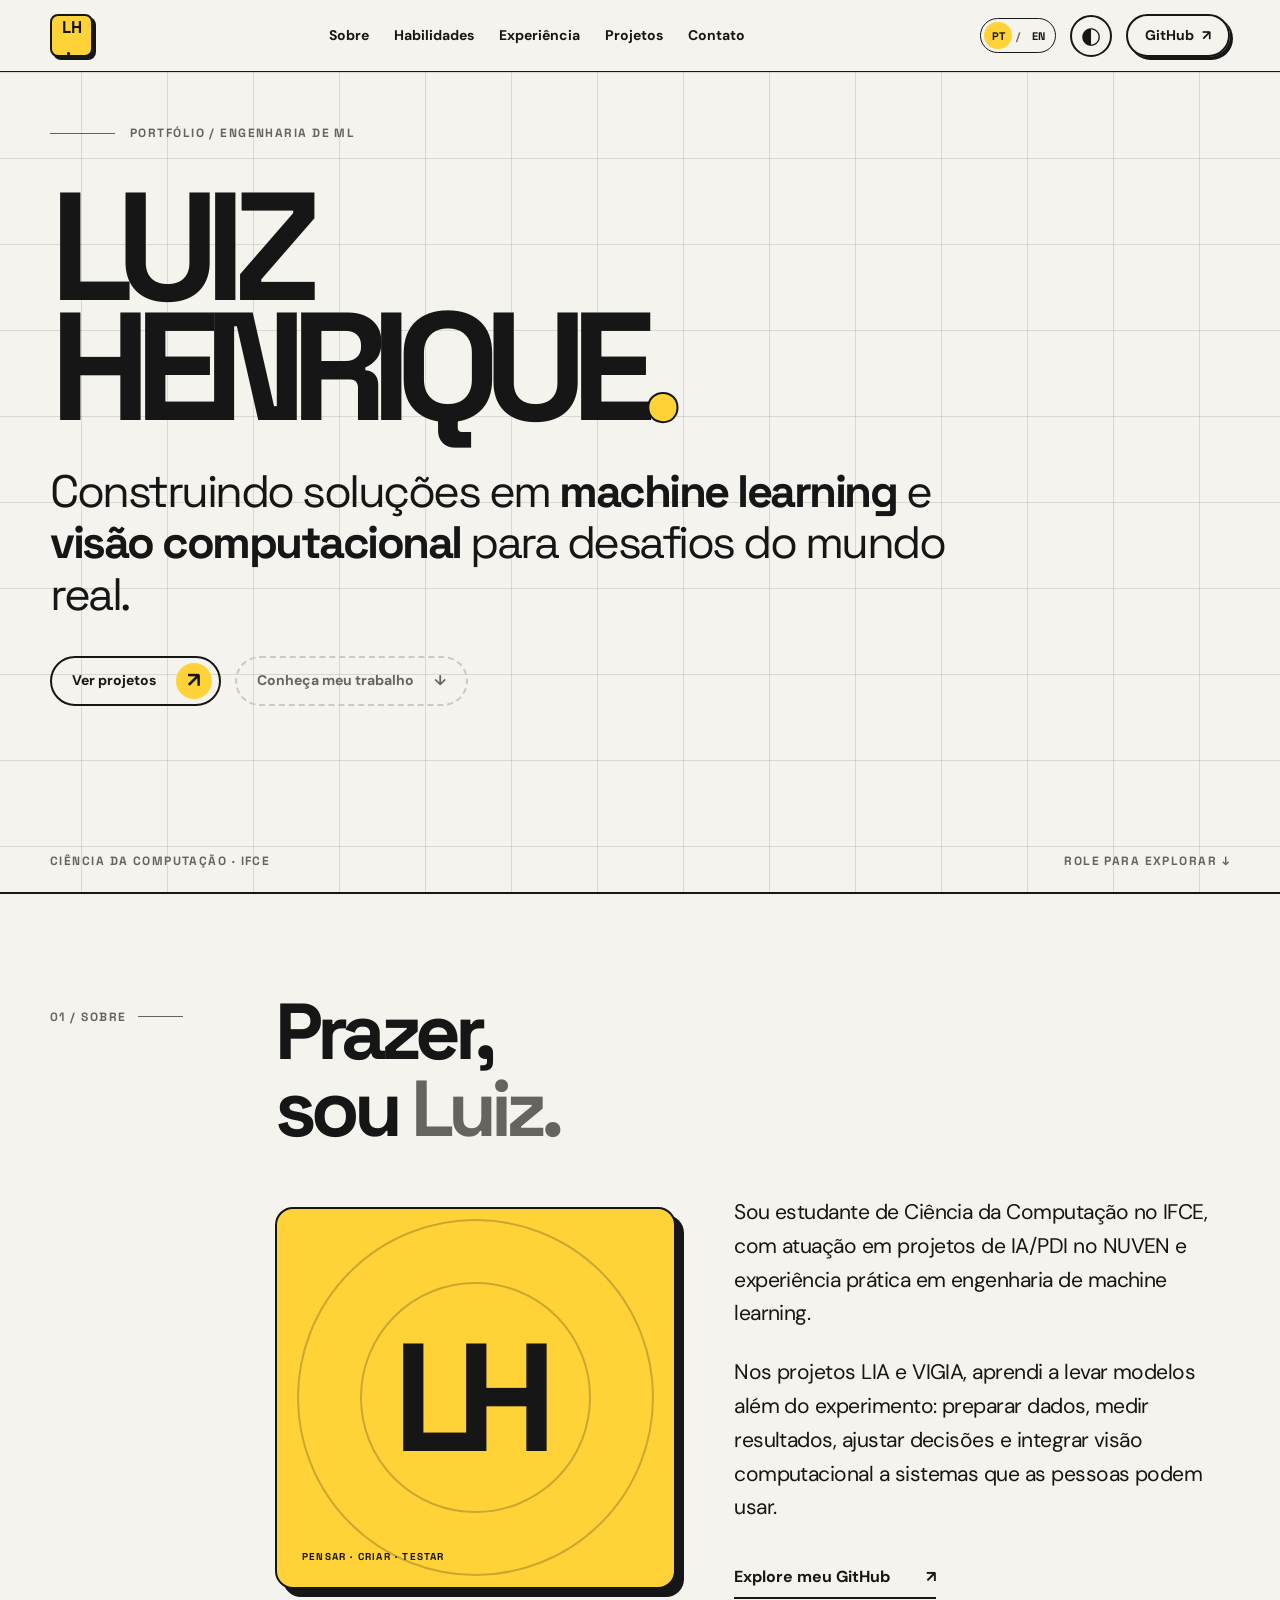
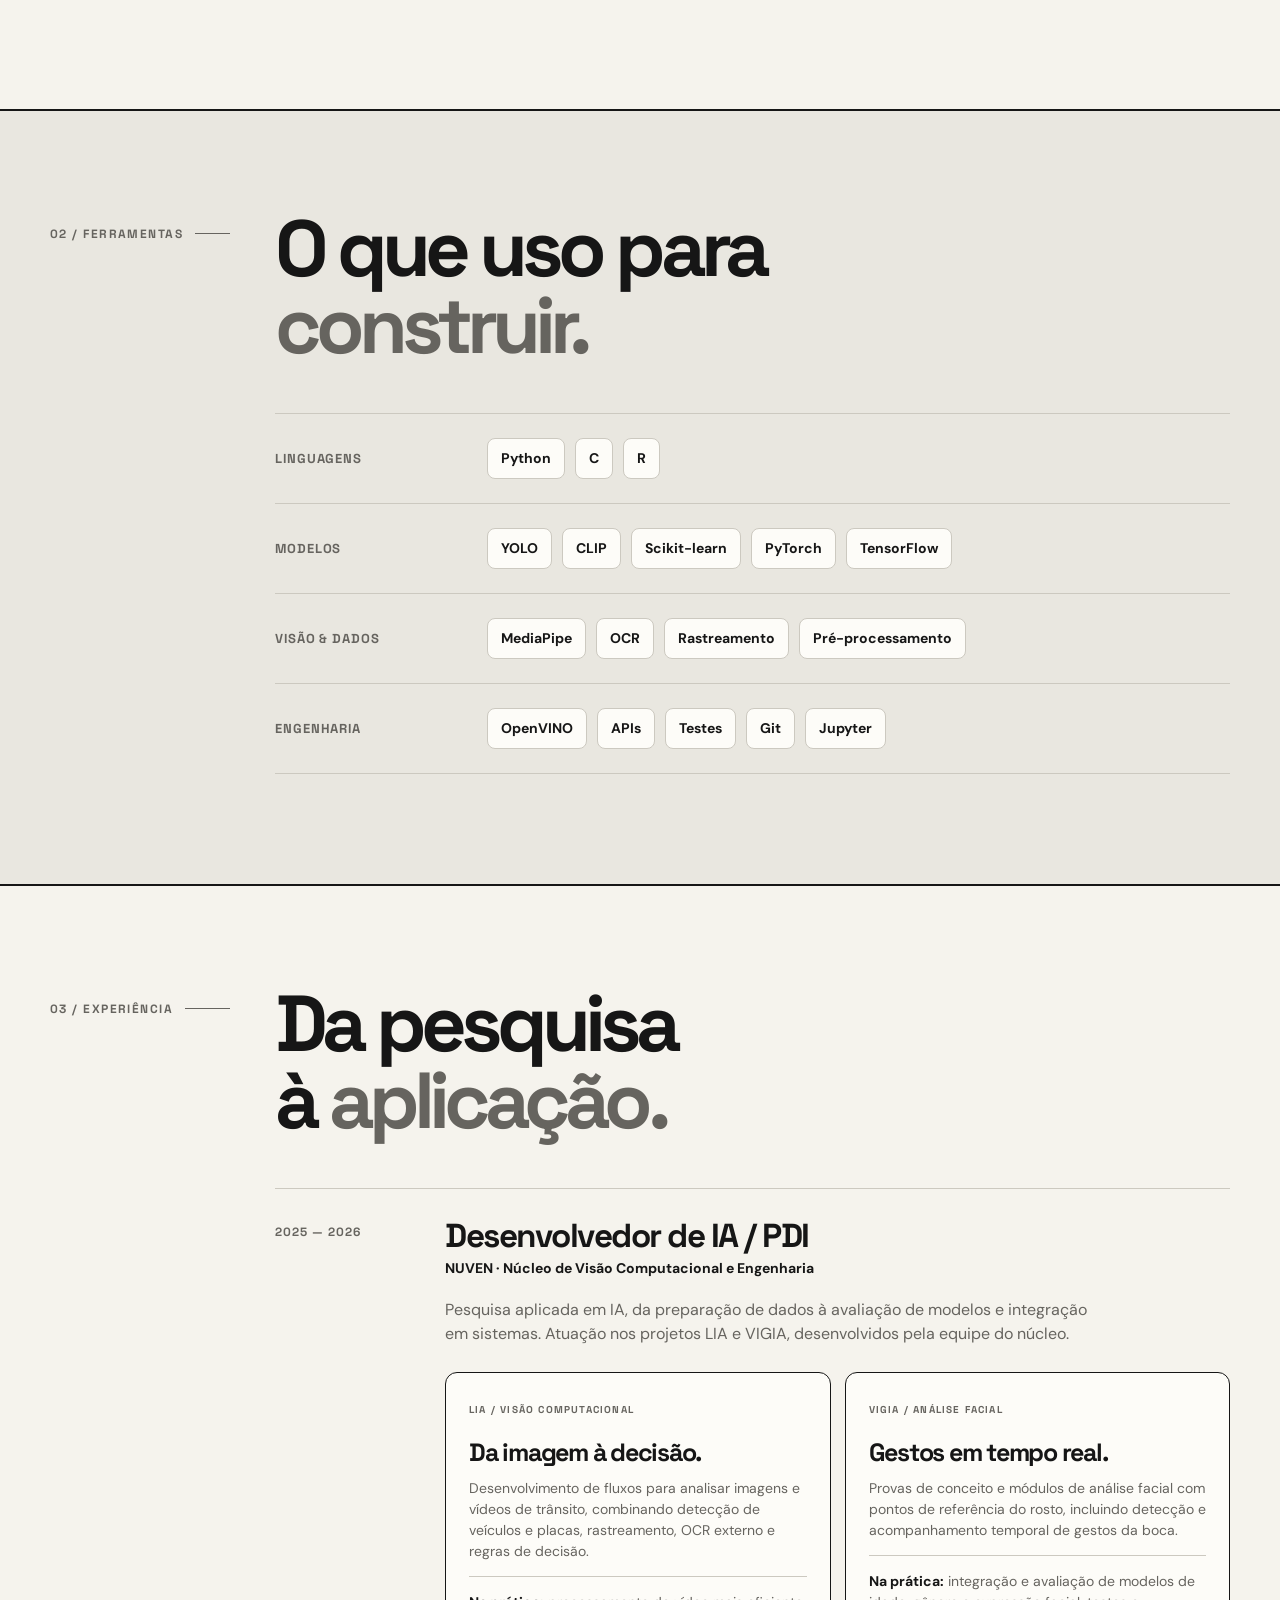
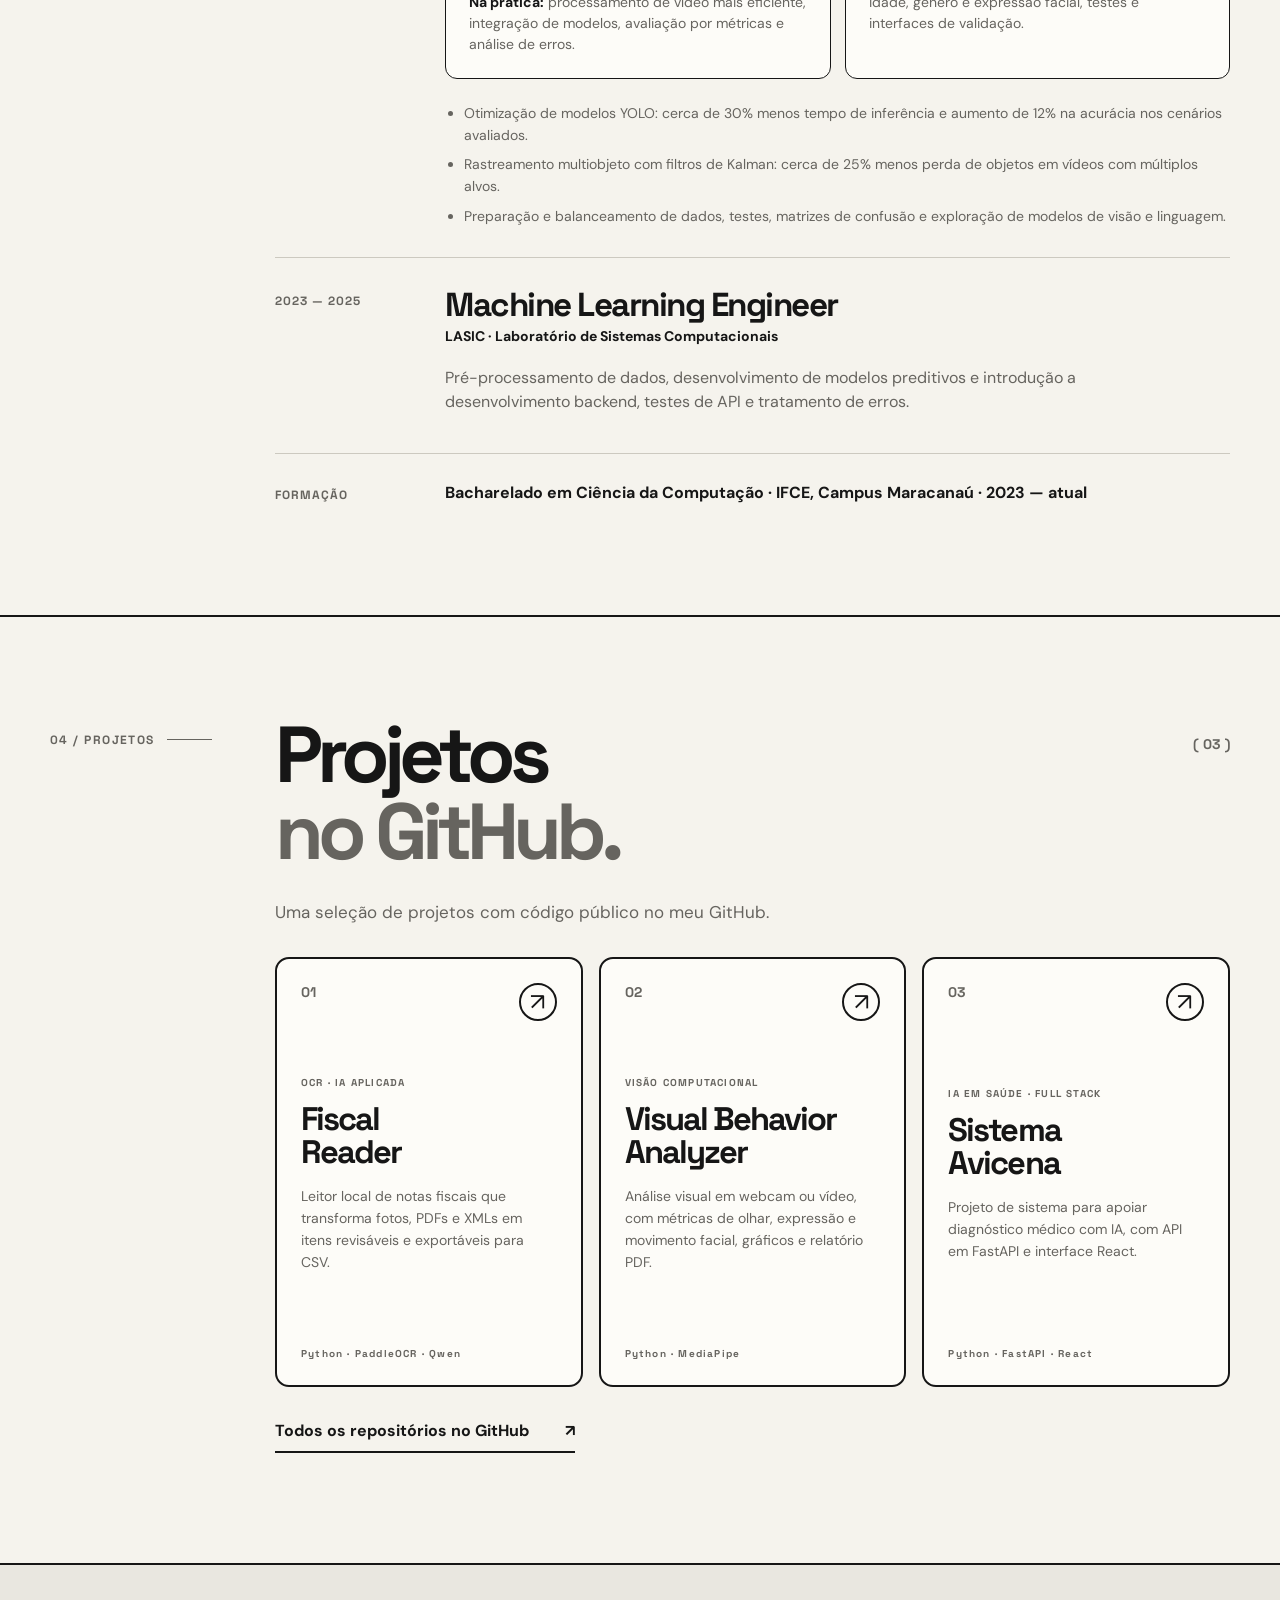
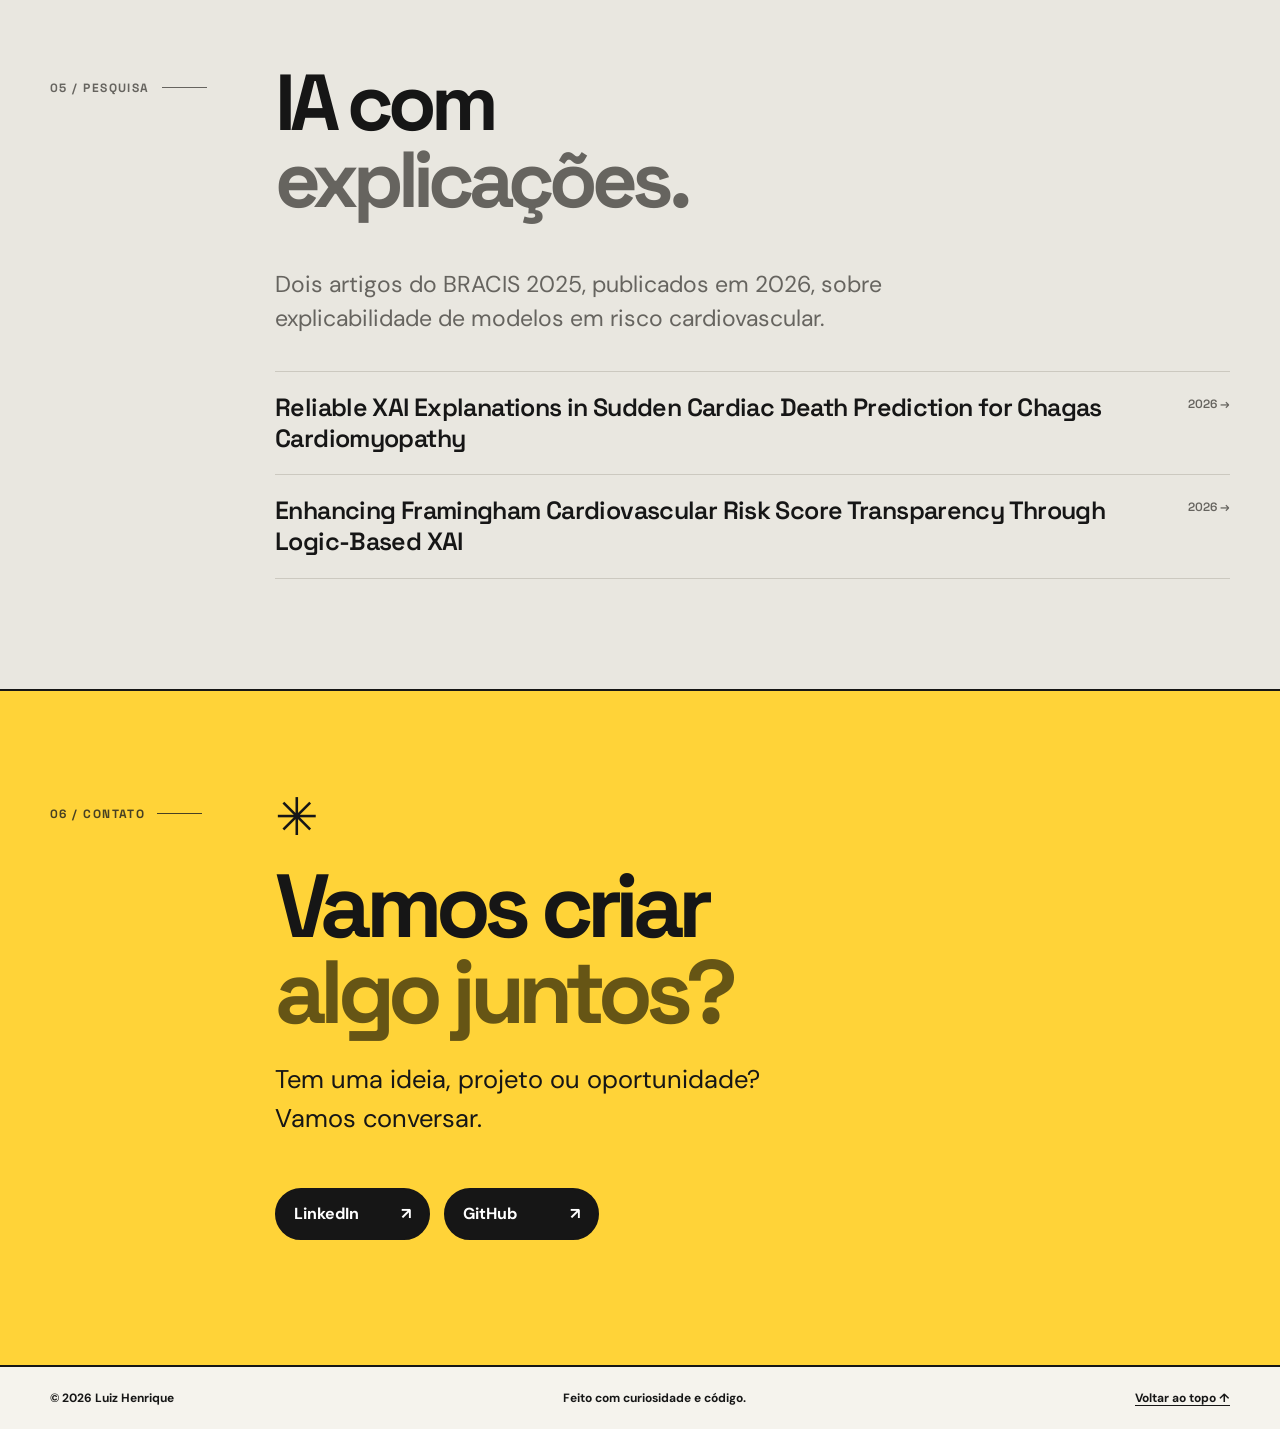
==== commit 1ebce8c6: "Corrige abertura dos links dos artigos" ====
--- a/index.html
+++ b/index.html
@@ -135,7 +135,7 @@
           <div class="section-content">
             <h2 id="pesquisa-title">IA com<br /><em>explicações.</em></h2>
             <p class="research-intro">Dois artigos do BRACIS 2025, publicados em 2026, sobre explicabilidade de modelos em risco cardiovascular.</p>
-            <div class="research-list"><a href="https://link.springer.com/chapter/10.1007/978-3-032-15984-7_29" target="_blank" rel="noopener noreferrer">Reliable XAI Explanations in Sudden Cardiac Death Prediction for Chagas Cardiomyopathy <span>2026 ↗</span></a><a href="https://link.springer.com/chapter/10.1007/978-3-032-15987-8_30" target="_blank" rel="noopener noreferrer">Enhancing Framingham Cardiovascular Risk Score Transparency Through Logic-Based XAI <span>2026 ↗</span></a></div>
+            <div class="research-list"><a href="https://link.springer.com/chapter/10.1007/978-3-032-15984-7_29">Reliable XAI Explanations in Sudden Cardiac Death Prediction for Chagas Cardiomyopathy <span>2026 →</span></a><a href="https://link.springer.com/chapter/10.1007/978-3-032-15987-8_30">Enhancing Framingham Cardiovascular Risk Score Transparency Through Logic-Based XAI <span>2026 →</span></a></div>
           </div>
         </div>
       </section>
--- a/styles.css
+++ b/styles.css
@@ -104,7 +104,7 @@
 .research-intro{font-size:clamp(17px,1.8vw,23px);max-width:680px;color:var(--muted);margin-bottom:35px}
 .research-list{border-top:1px solid var(--line)}
 .research-list a{display:flex;justify-content:space-between;gap:20px;border-bottom:1px solid var(--line);padding:20px 0;font:600 clamp(17px,2vw,25px)/1.25 'Space Grotesk',sans-serif;letter-spacing:-.025em;transition:padding .2s,background .2s}
-.research-list a:hover{padding-inline:12px;background:var(--card)}
+.research-list a:hover{padding-inline:12px;background:var(--card);text-decoration:underline;text-underline-offset:4px}
 .research-list span{font-size:12px;color:var(--muted);letter-spacing:0;padding-top:5px;flex:none}
 .contact-section{background:var(--yellow);color:#161616;padding-bottom:125px}
 .contact-section .section-meta{color:#474023}
